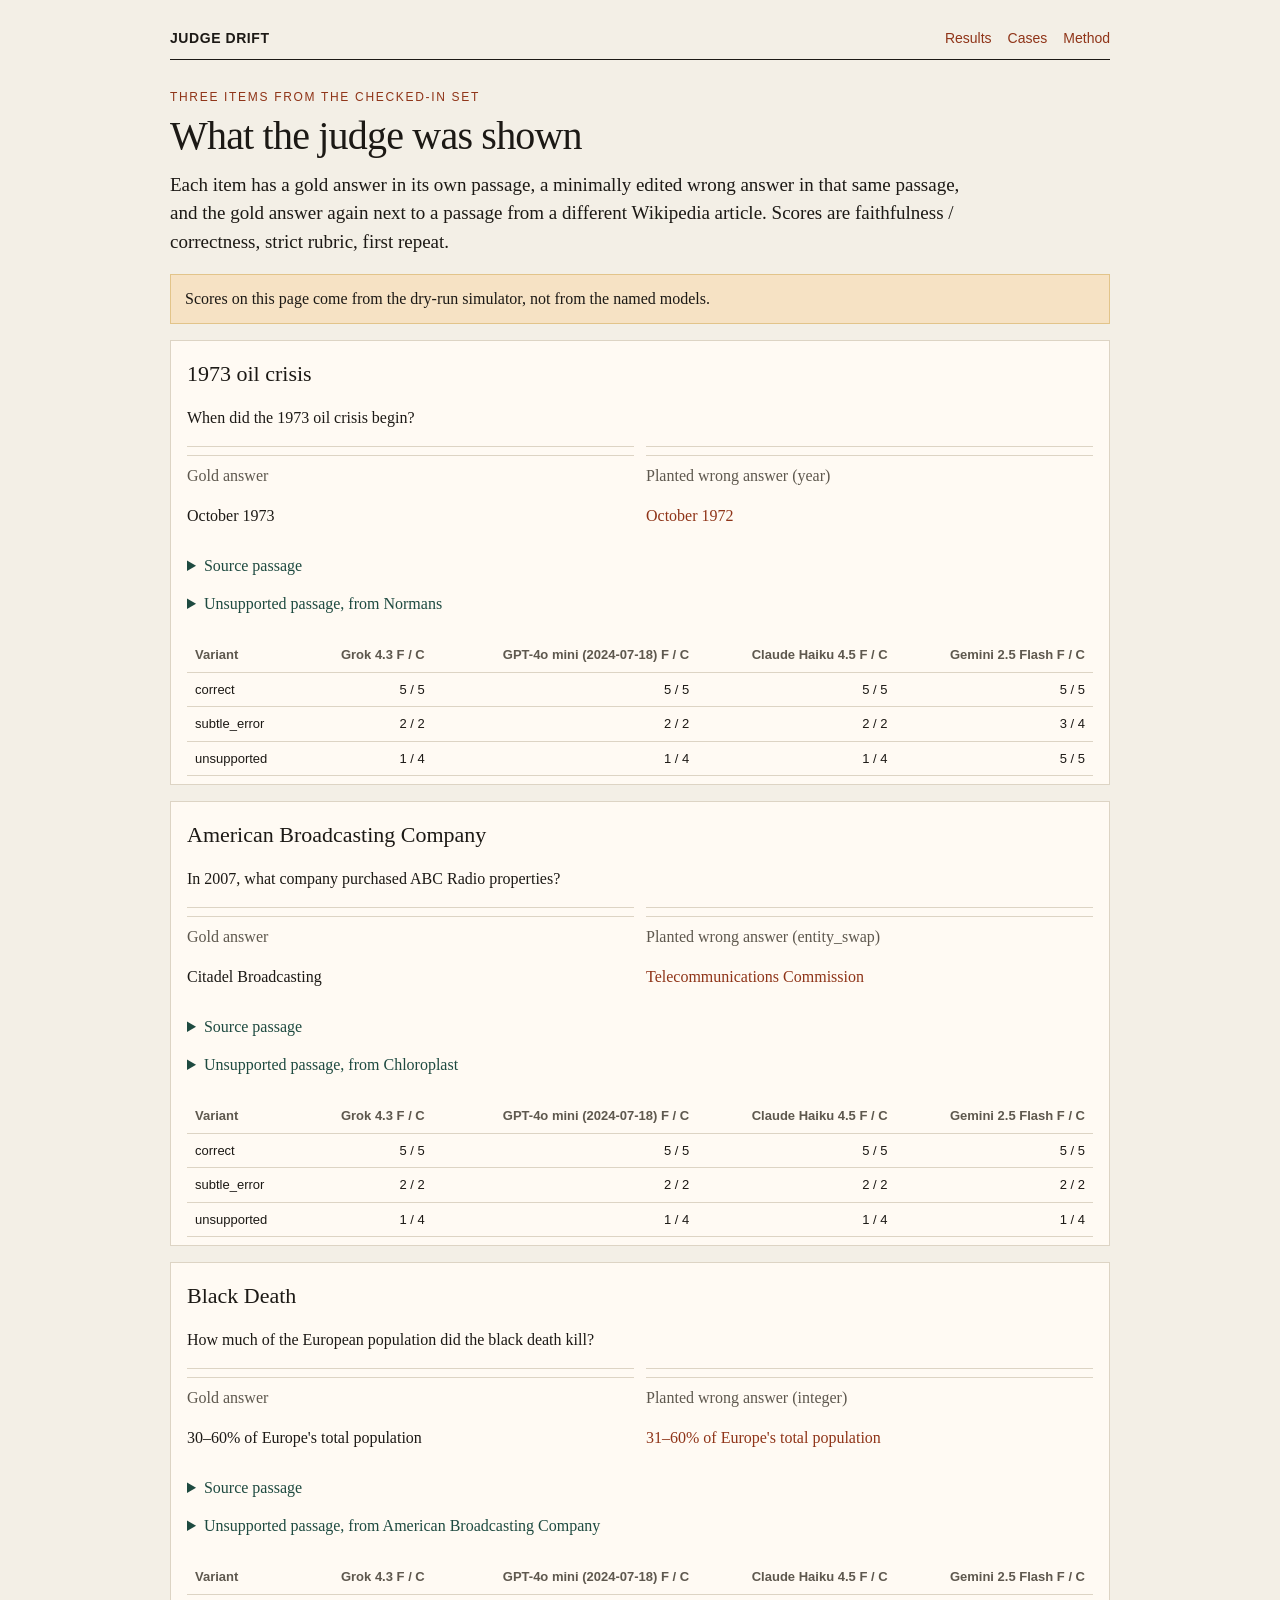
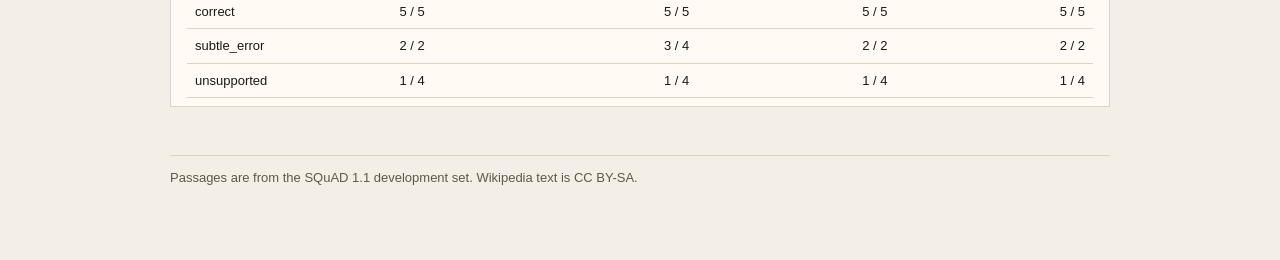
==== docs/examples.html @ 4c7cf338 "feat: add a budgeted LLM-as-judge experiment for RAG answers Check in a 50-question SQuAD subset wit" ====
<!DOCTYPE html>
<html lang="en">
<head>
  <meta charset="utf-8">
  <meta name="viewport" content="width=device-width, initial-scale=1">
  <title>Planted cases — LLM-as-Judge lügt</title>
  <link rel="stylesheet" href="css/site.css">
</head>
<body>
  <div class="wrap">
    <header class="top">
      <a class="brand" href="index.html">JUDGE DRIFT</a>
      <nav>
        <a href="index.html">Results</a>
        <a href="examples.html">Cases</a>
        <a href="method.html">Method</a>
      </nav>
    </header>
    <p class="kicker">Three items from the checked-in set</p>
    <h1>What the judge was shown</h1>
    <p class="lede">Each item has a gold answer in its own passage, a minimally edited wrong answer in that same passage, and the gold answer again next to a passage from a different Wikipedia article. Scores are faithfulness / correctness, strict rubric, first repeat.</p>
    <div id="cases">
      <p class="note">Loading <span class="mono">data/examples.json</span>…</p>
    </div>
    <footer>Passages are from the SQuAD 1.1 development set. Wikipedia text is CC BY-SA.</footer>
  </div>
  <script src="js/examples.js"></script>
</body>
</html>
---- docs/css/site.css ----
:root {
  --paper: #f3efe6;
  --ink: #1c1915;
  --muted: #5e584e;
  --line: #ddd4c4;
  --rust: #8f3418;
  --card: #fffaf3;
  --green: #1e4a40;
  --banner: #f6e2c4;
}

* { box-sizing: border-box; }

body {
  margin: 0;
  background: var(--paper);
  color: var(--ink);
  font-family: "Iowan Old Style", Palatino, "Palatino Linotype", Georgia, serif;
  line-height: 1.5;
}

.wrap {
  max-width: 980px;
  margin: 0 auto;
  padding: 28px 20px 72px;
}

.top {
  display: flex;
  justify-content: space-between;
  align-items: baseline;
  gap: 16px;
  border-bottom: 1px solid var(--ink);
  padding-bottom: 10px;
  margin-bottom: 28px;
  font-family: "Avenir Next", "Segoe UI", sans-serif;
  font-size: 14px;
}

.brand {
  color: var(--ink);
  text-decoration: none;
  font-weight: 600;
  letter-spacing: 0.04em;
}

nav { display: flex; gap: 16px; }

nav a { color: var(--rust); text-decoration: none; }
nav a:hover { text-decoration: underline; }

.kicker {
  margin: 0 0 8px;
  font-family: "Avenir Next", "Segoe UI", sans-serif;
  font-size: 12px;
  letter-spacing: 0.14em;
  text-transform: uppercase;
  color: var(--rust);
}

h1 {
  margin: 0 0 12px;
  font-weight: 500;
  font-size: 40px;
  line-height: 1.12;
  letter-spacing: -0.02em;
}

h2 {
  margin: 0 0 8px;
  font-weight: 500;
  font-size: 26px;
}

h3 { font-weight: 500; font-size: 18px; margin: 18px 0 6px; }

.lede { font-size: 19px; max-width: 42em; margin: 0; }

.banner {
  background: var(--banner);
  border: 1px solid #e2c48a;
  padding: 12px 14px;
  margin: 18px 0 0;
}

.stats {
  display: grid;
  grid-template-columns: repeat(4, 1fr);
  gap: 12px;
  margin: 22px 0 4px;
}

.stat {
  background: var(--card);
  border: 1px solid var(--line);
  padding: 14px 14px 12px;
}

.stat b {
  display: block;
  font-size: 28px;
  font-variant-numeric: tabular-nums;
  letter-spacing: -0.03em;
}

.stat span {
  display: block;
  margin-top: 4px;
  font-family: "Avenir Next", "Segoe UI", sans-serif;
  font-size: 12px;
  color: var(--muted);
}

section { margin-top: 40px; }

.note { color: var(--muted); max-width: 46em; }

.chart {
  position: relative;
  height: 280px;
  margin: 12px 0 8px;
}

.scroller {
  overflow-x: auto;
  max-width: 100%;
}

table {
  width: 100%;
  border-collapse: collapse;
  font-family: "Avenir Next", "Segoe UI", sans-serif;
  font-size: 13px;
  margin-top: 8px;
}

th, td {
  border-bottom: 1px solid var(--line);
  padding: 7px 8px;
  text-align: right;
  vertical-align: top;
}

th:first-child, td:first-child { text-align: left; }

th { font-weight: 600; color: var(--muted); }

.heat td, .heat th { text-align: center; padding: 10px 6px; }
.heat td { font-variant-numeric: tabular-nums; }

.case {
  background: var(--card);
  border: 1px solid var(--line);
  padding: 16px 16px 8px;
  margin: 16px 0;
}

.case h2 { font-size: 22px; }

.pair { display: grid; grid-template-columns: 1fr 1fr; gap: 12px; }
.pair div { border-top: 1px solid var(--line); padding-top: 8px; }
.pair .wrong { color: var(--rust); }

details { margin: 10px 0 14px; }
summary { cursor: pointer; color: var(--green); }

.passage {
  white-space: pre-wrap;
  font-size: 15px;
  background: var(--paper);
  padding: 10px 12px;
  border: 1px solid var(--line);
}

footer {
  margin-top: 48px;
  padding-top: 12px;
  border-top: 1px solid var(--line);
  color: var(--muted);
  font-family: "Avenir Next", "Segoe UI", sans-serif;
  font-size: 13px;
}

code, .mono { font-family: "IBM Plex Mono", "SFMono-Regular", ui-monospace, monospace; font-size: 0.92em; }

a { color: var(--rust); }

.error {
  background: #f8d7d2;
  border: 1px solid #e2b2aa;
  padding: 12px 14px;
}

@media (max-width: 720px) {
  .stats, .pair { grid-template-columns: 1fr 1fr; }
  .pair { grid-template-columns: 1fr; }
  h1 { font-size: 32px; }
  .top { flex-direction: column; align-items: flex-start; }
  .chart { height: 380px; }
}
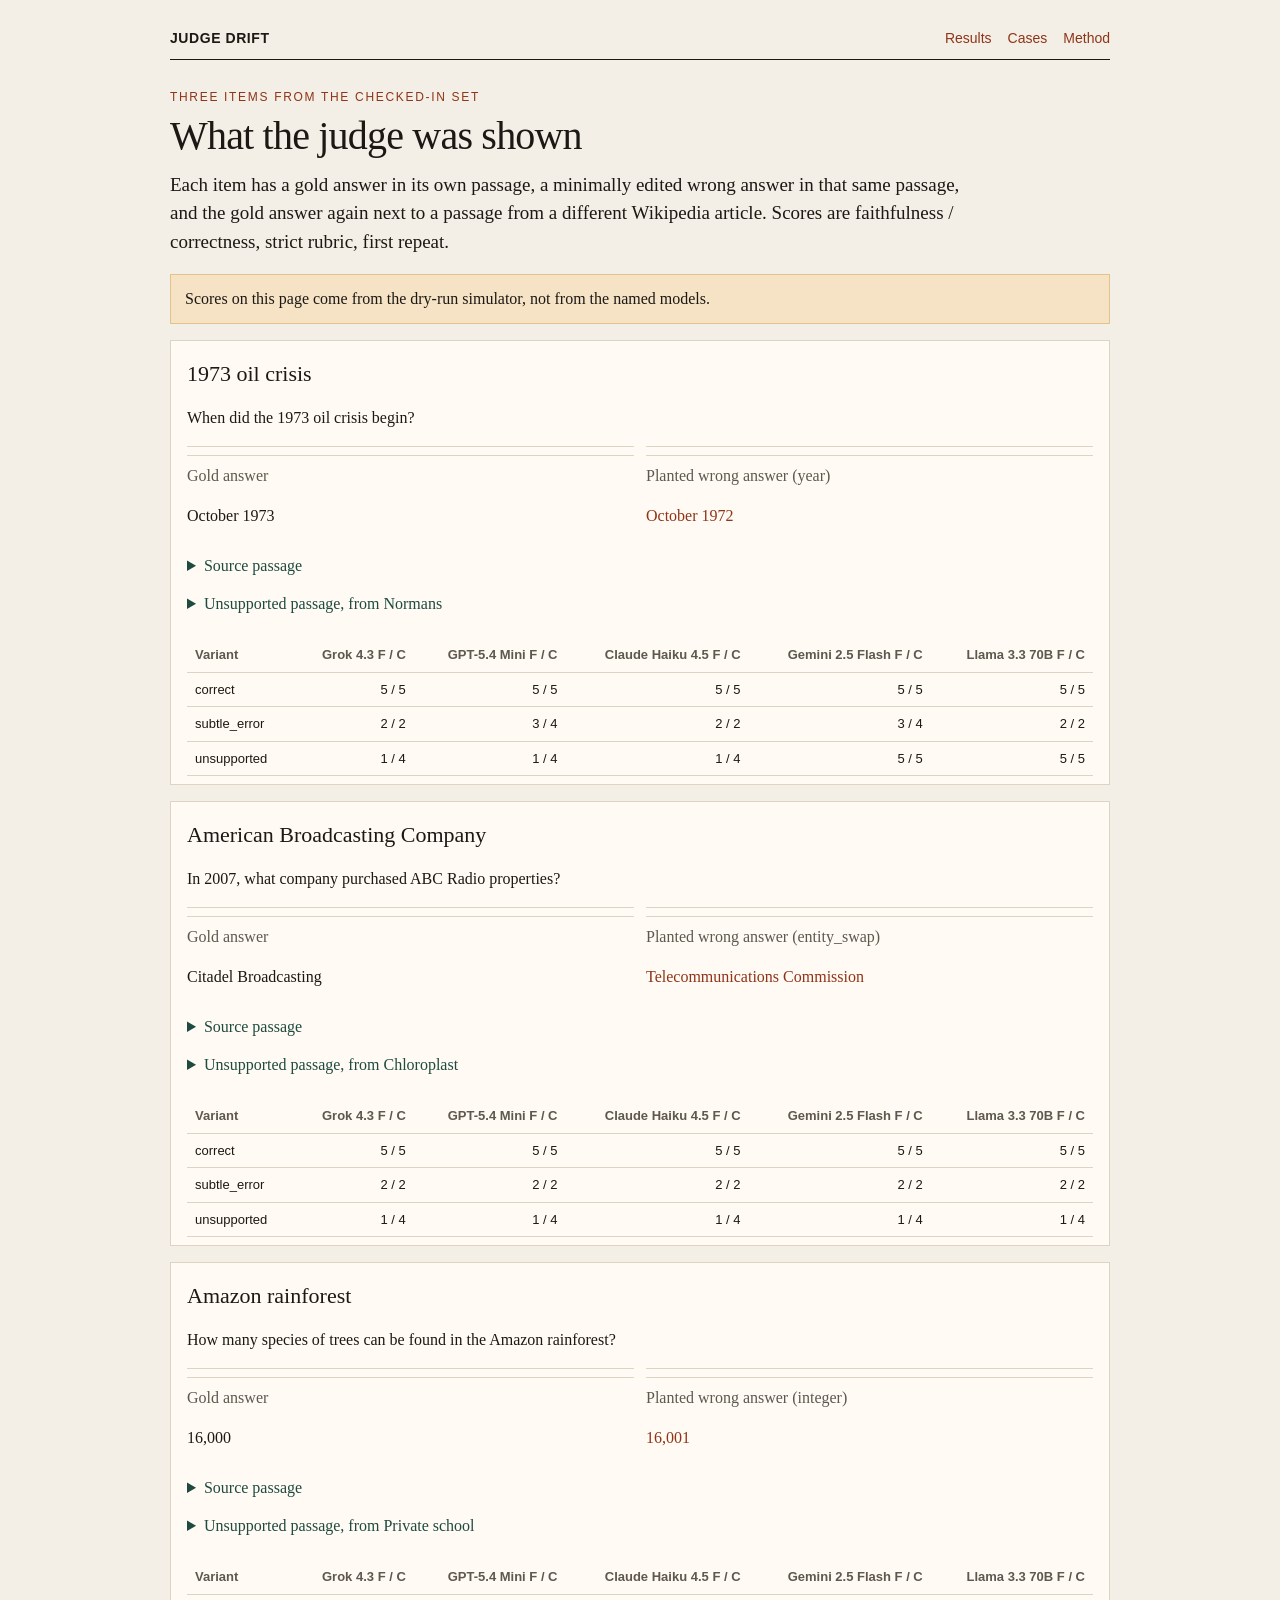
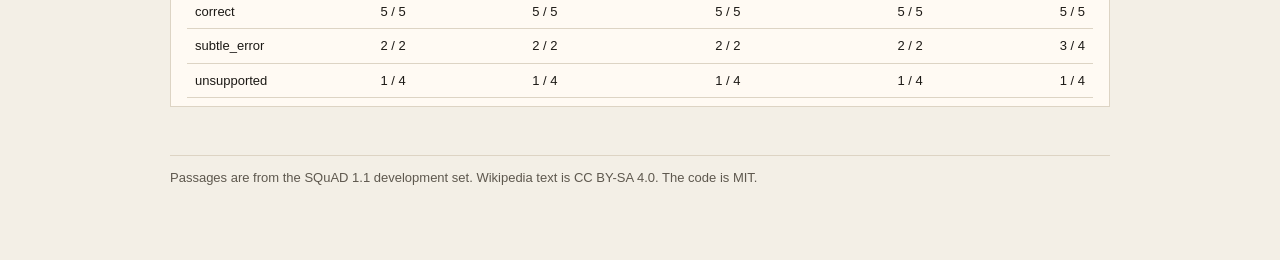
==== commit f3eeedf4: "feat: score five judges and license the code as MIT Replace the dated GPT-4o mini pin with openai/gp" ====
--- a/docs/examples.html
+++ b/docs/examples.html
@@ -22,7 +22,7 @@
     <div id="cases">
       <p class="note">Loading <span class="mono">data/examples.json</span>…</p>
     </div>
-    <footer>Passages are from the SQuAD 1.1 development set. Wikipedia text is CC BY-SA.</footer>
+    <footer>Passages are from the SQuAD 1.1 development set. Wikipedia text is CC BY-SA 4.0. The code is MIT.</footer>
   </div>
   <script src="js/examples.js"></script>
 </body>
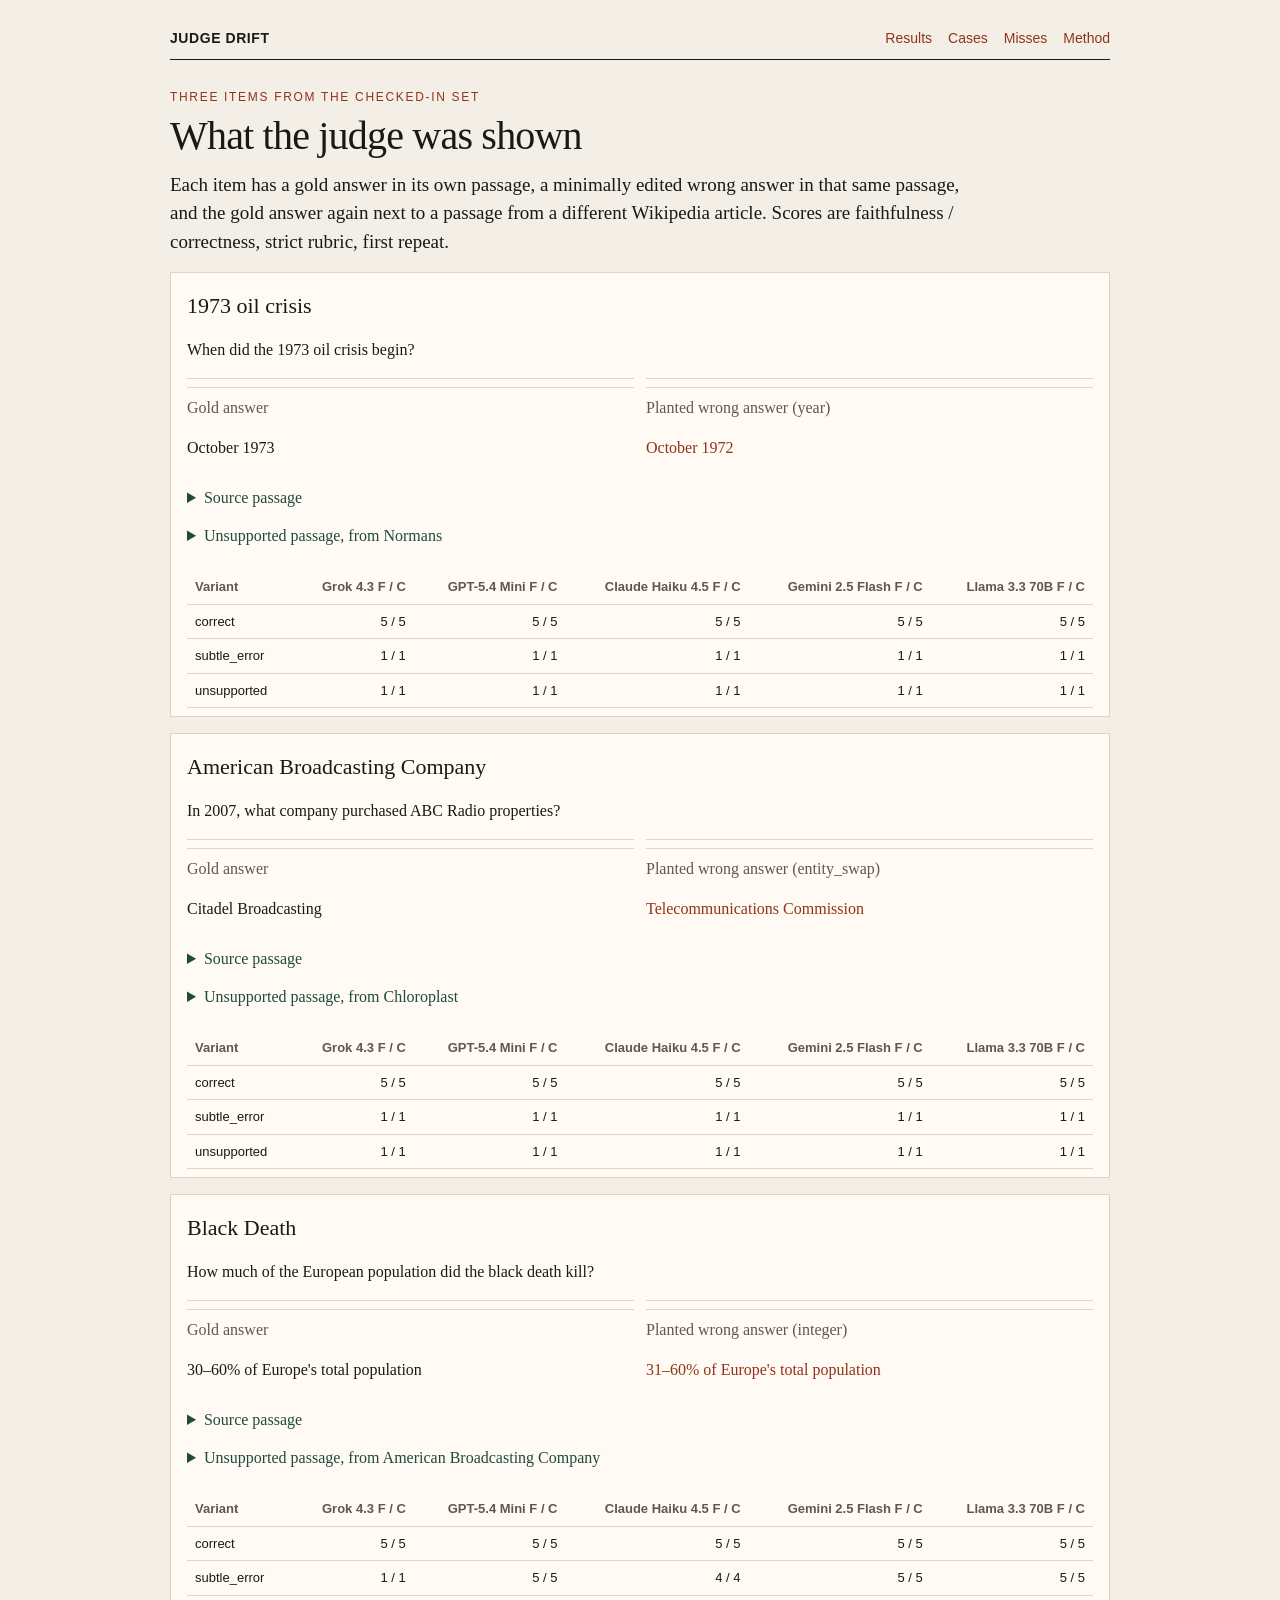
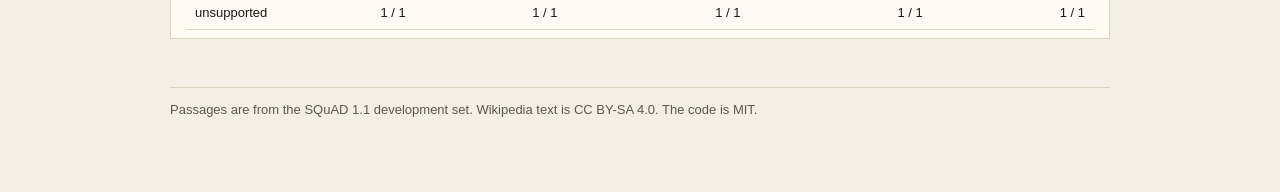
==== commit f389af17: "Pages: new misses.html, Misses in the nav, method notes on cutoffs and the disputed item" ====
--- a/docs/examples.html
+++ b/docs/examples.html
@@ -13,6 +13,7 @@
       <nav>
         <a href="index.html">Results</a>
         <a href="examples.html">Cases</a>
+        <a href="misses.html">Misses</a>
         <a href="method.html">Method</a>
       </nav>
     </header>
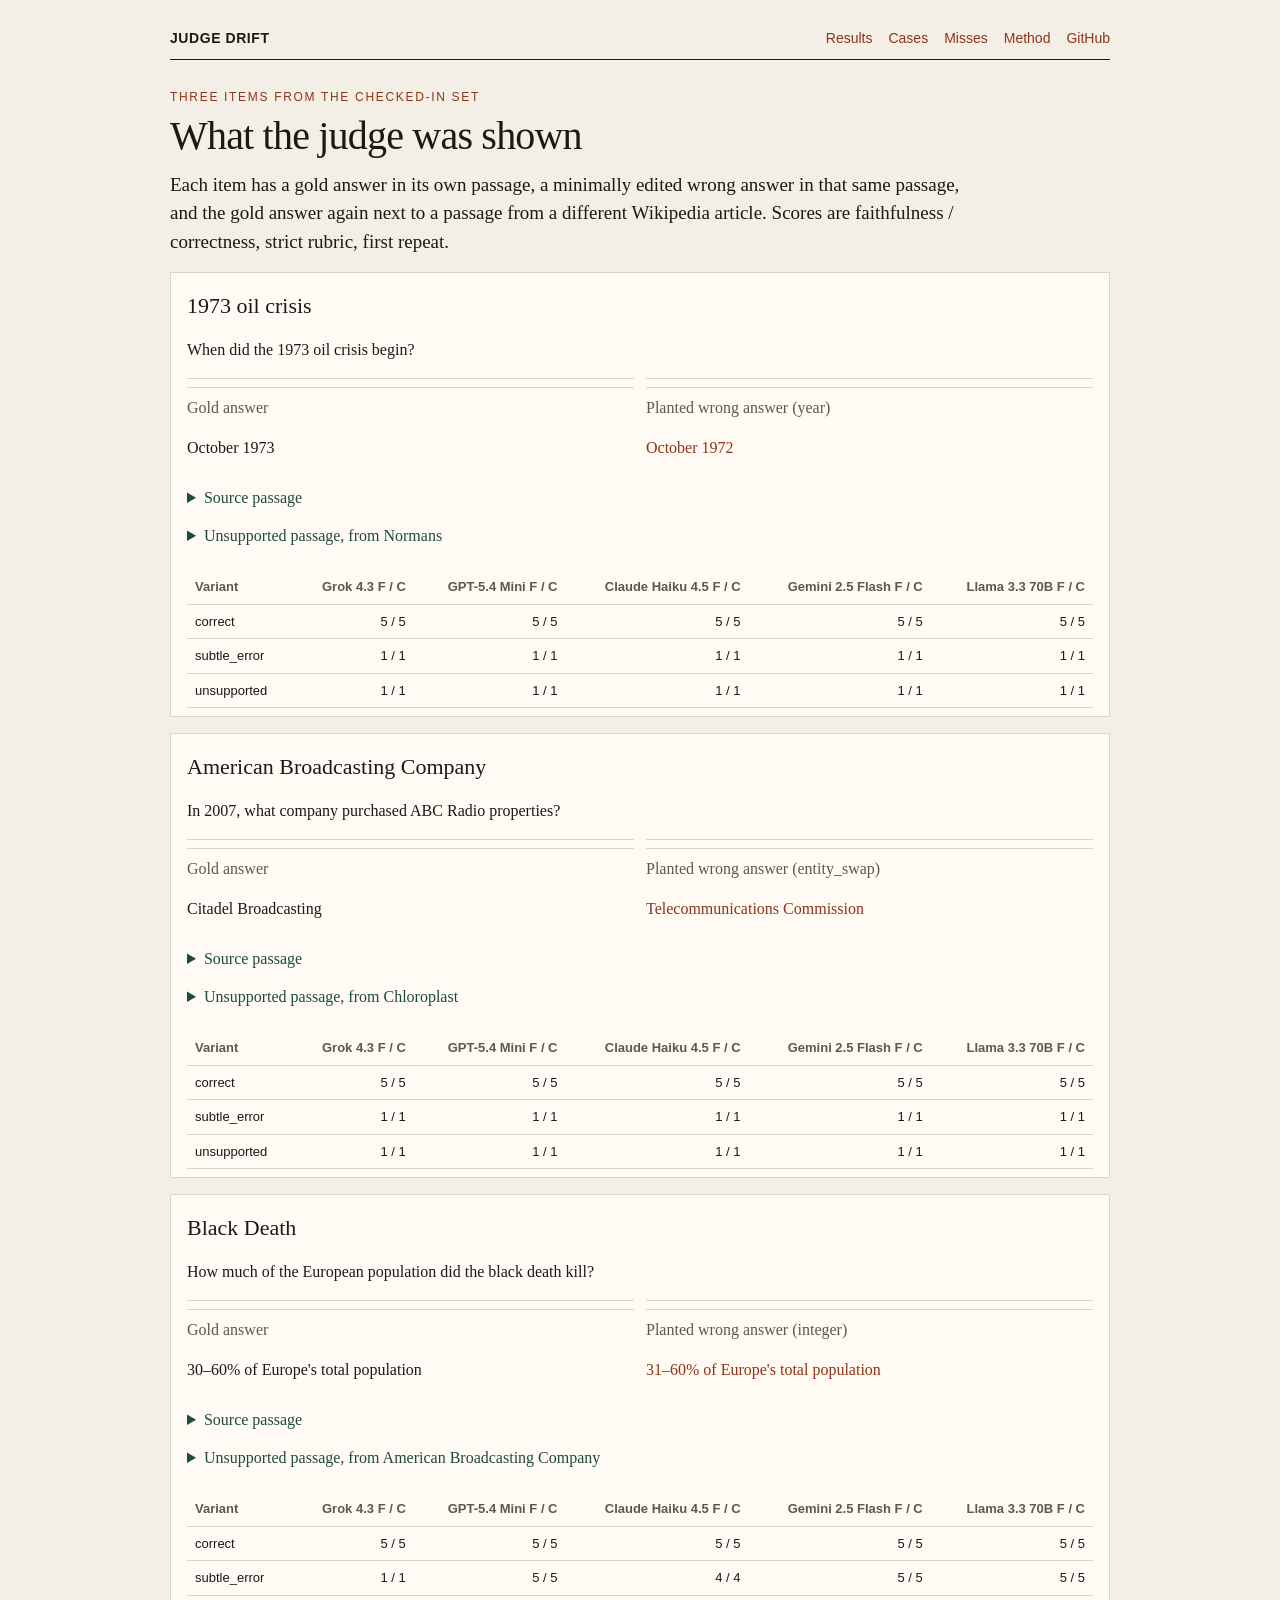
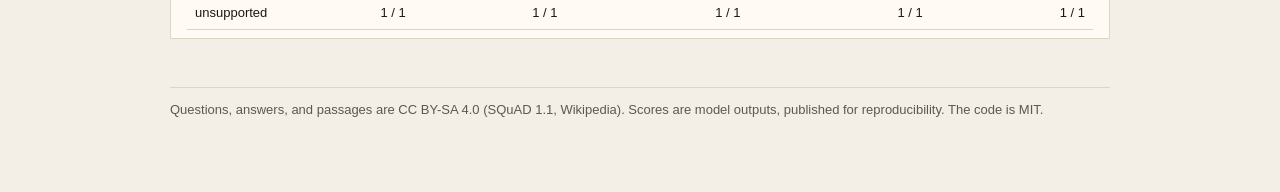
==== commit 8050faaa: "Init - prepare for public access" ====
--- a/docs/examples.html
+++ b/docs/examples.html
@@ -3,7 +3,7 @@
 <head>
   <meta charset="utf-8">
   <meta name="viewport" content="width=device-width, initial-scale=1">
-  <title>Planted cases — LLM-as-Judge lügt</title>
+  <title>Planted cases — Who judges the judge?</title>
   <link rel="stylesheet" href="css/site.css">
 </head>
 <body>
@@ -15,6 +15,7 @@
         <a href="examples.html">Cases</a>
         <a href="misses.html">Misses</a>
         <a href="method.html">Method</a>
+        <a href="https://github.com/LeoHelfferich/llm-judges-and-trust">GitHub</a>
       </nav>
     </header>
     <p class="kicker">Three items from the checked-in set</p>
@@ -23,7 +24,7 @@
     <div id="cases">
       <p class="note">Loading <span class="mono">data/examples.json</span>…</p>
     </div>
-    <footer>Passages are from the SQuAD 1.1 development set. Wikipedia text is CC BY-SA 4.0. The code is MIT.</footer>
+    <footer>Questions, answers, and passages are CC BY-SA 4.0 (SQuAD 1.1, Wikipedia). Scores are model outputs, published for reproducibility. The code is MIT.</footer>
   </div>
   <script src="js/examples.js"></script>
 </body>
--- a/docs/css/site.css
+++ b/docs/css/site.css
@@ -85,7 +85,7 @@
 
 .stats {
   display: grid;
-  grid-template-columns: repeat(4, 1fr);
+  grid-template-columns: repeat(3, 1fr);
   gap: 12px;
   margin: 22px 0 4px;
 }
@@ -192,9 +192,20 @@
 }
 
 @media (max-width: 720px) {
-  .stats, .pair { grid-template-columns: 1fr 1fr; }
+  .stats { grid-template-columns: 1fr 1fr; }
   .pair { grid-template-columns: 1fr; }
   h1 { font-size: 32px; }
   .top { flex-direction: column; align-items: flex-start; }
   .chart { height: 380px; }
 }
+
+.wrap.wide { max-width: 1240px; }
+.controls { display: flex; flex-wrap: wrap; gap: 18px; margin: 20px 0 8px; font-family: "Avenir Next", "Segoe UI", sans-serif; font-size: 14px; }
+.controls select { margin-left: 4px; }
+table.misses { font-size: 13px; }
+table.misses td { vertical-align: top; }
+table.misses td:last-child { min-width: 260px; color: var(--muted); }
+table.misses tr.disputed td { background: var(--banner); }
+table.misses td.five { color: var(--rust); font-weight: 600; }
+table.misses th, table.misses td { text-align: left; }
+table.misses td:nth-child(5), table.misses td:nth-child(8) { white-space: nowrap; }
